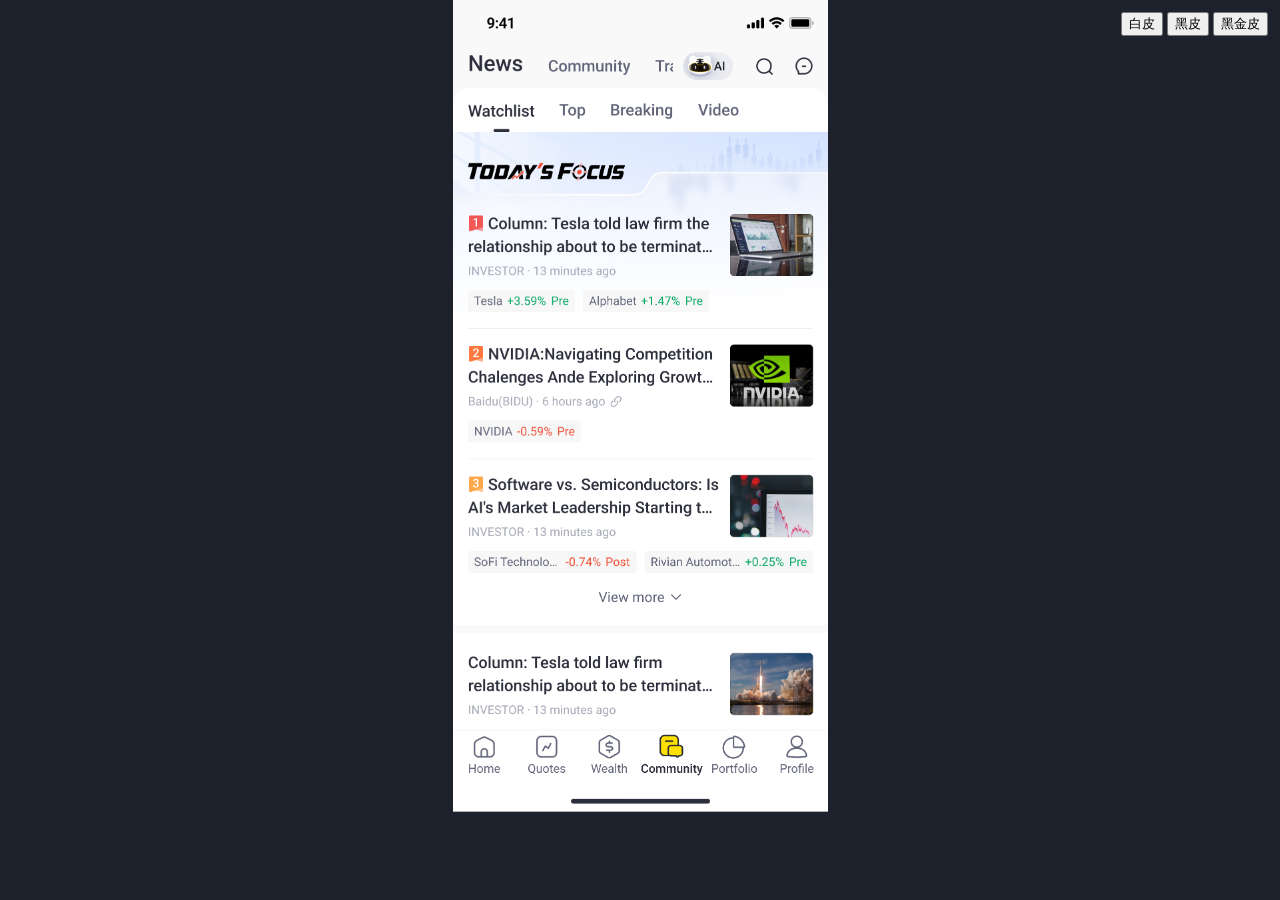
==== news-watchlist.html @ c9ce9c2e "Use descriptive page filename" ====
<!doctype html>
<html lang="en">
  <head>
    <meta charset="UTF-8" />
    <meta name="viewport" content="width=device-width, initial-scale=1.0" />
    <meta name="google" content="notranslate" />
    <title>资讯自选 · Figma 成稿预览</title>
    <style>
      * { box-sizing: border-box; }
      html, body { min-height: 100%; margin: 0; }
      body { display: grid; place-items: center; background: #1d212b; font-family: system-ui, sans-serif; }
      .skin-picker { position: fixed; z-index: 1; top: 12px; right: 12px; display: flex; gap: 4px; }
      .screen { width: 375px; height: 812px; display: flex; flex-direction: column; overflow: hidden; }
      .scroll-content { flex: 1; overflow-y: auto; overflow-x: hidden; }
      .art-clip { height: 2968px; overflow: hidden; }
      .art-clip img { display: none; width: 375px; height: auto; }
      .art-clip img.is-active { display: block; }
      .tb-nav-bar { flex: 0 0 83px; overflow: hidden; }
      .tb-nav-bar div { display: none; width: 375px; height: 83px; background-repeat: no-repeat; background-size: 375px 3051px; background-position: center bottom; }
      .tb-nav-bar div.is-active { display: block; }
      .tb-nav-bar [data-skin="light"] { background-image: url("assets/白皮资讯-自选.png"); }
      .tb-nav-bar [data-skin="dark"] { background-image: url("assets/黑皮资讯-自选.png"); }
      .tb-nav-bar [data-skin="blackgold"] { background-image: url("assets/黑金皮资讯-自选.png"); }
      @media (max-width: 375px) { .screen { width: 100vw; height: 100vh; } .art-clip img { width: 100vw; } }
    </style>
  </head>
  <body class="notranslate" translate="no">
    <div class="skin-picker" role="group" aria-label="皮肤切换">
      <button type="button" data-skin-choice="light">白皮</button>
      <button type="button" data-skin-choice="dark">黑皮</button>
      <button type="button" data-skin-choice="blackgold">黑金皮</button>
    </div>
    <main class="screen" aria-label="资讯自选 Figma 成稿，375 × 812 可滚动预览">
      <section class="scroll-content" aria-label="可滚动内容">
        <div class="art-clip">
          <img class="is-active" data-skin="light" src="assets/白皮资讯-自选.png" alt="资讯自选白皮 Figma 成稿" />
          <img data-skin="dark" src="assets/黑皮资讯-自选.png" alt="资讯自选黑皮 Figma 成稿" />
          <img data-skin="blackgold" src="assets/黑金皮资讯-自选.png" alt="资讯自选黑金皮 Figma 成稿" />
        </div>
      </section>
      <footer class="tb-nav-bar" aria-label="固定底部导航">
        <div class="is-active" data-skin="light"></div>
        <div data-skin="dark"></div>
        <div data-skin="blackgold"></div>
      </footer>
    </main>
    <script>
      const scrollContent = document.querySelector('.scroll-content');
      document.querySelectorAll('[data-skin-choice]').forEach((button) => {
        button.addEventListener('click', () => {
          document.querySelectorAll('[data-skin]').forEach((image) => image.classList.toggle('is-active', image.dataset.skin === button.dataset.skinChoice));
          scrollContent.scrollTop = 0;
        });
      });
    </script>
  </body>
</html>
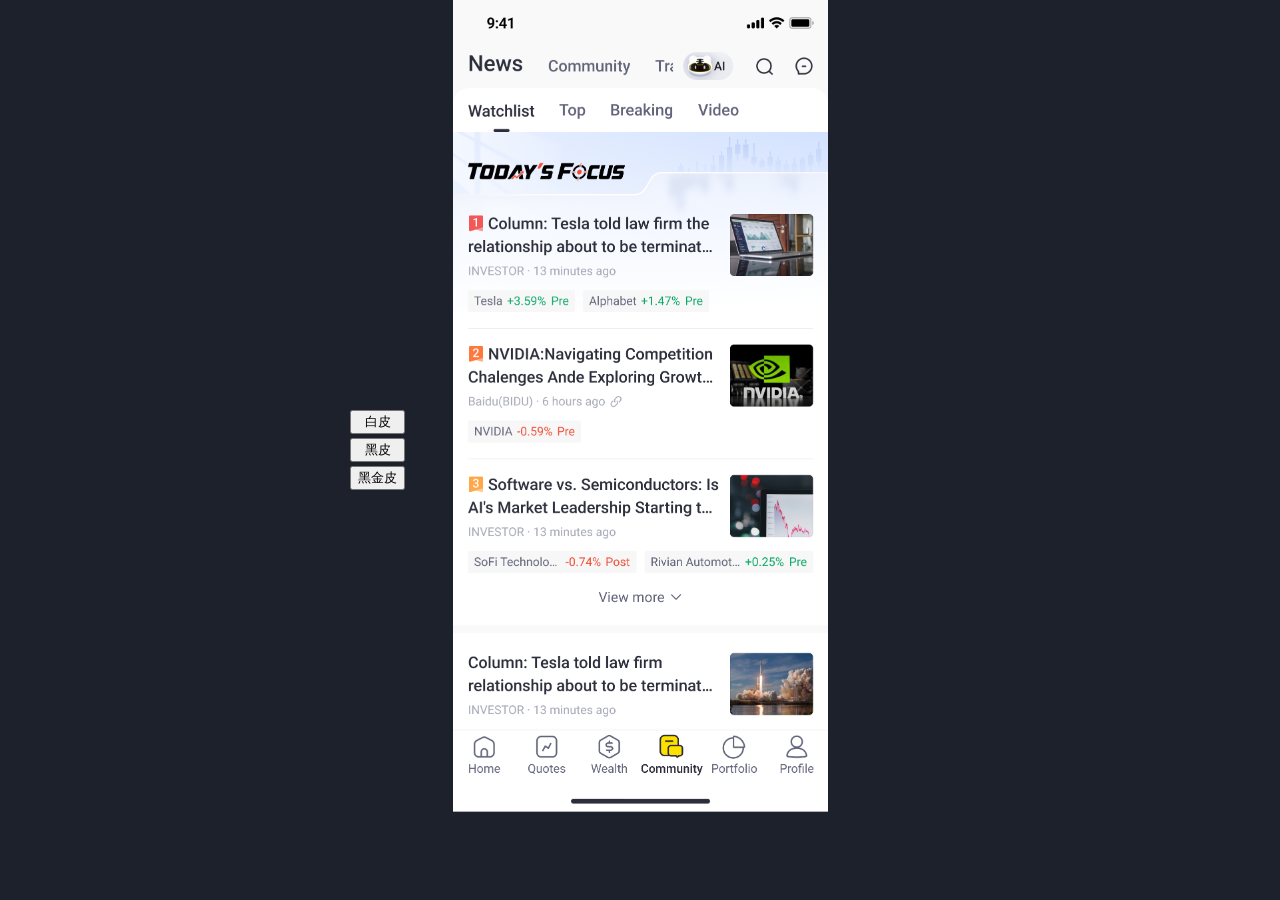
==== commit 52cc4bee: "Move theme picker to left side" ====
--- a/news-watchlist.html
+++ b/news-watchlist.html
@@ -9,7 +9,7 @@
       * { box-sizing: border-box; }
       html, body { min-height: 100%; margin: 0; }
       body { display: grid; place-items: center; background: #1d212b; font-family: system-ui, sans-serif; }
-      .skin-picker { position: fixed; z-index: 1; top: 12px; right: 12px; display: flex; gap: 4px; }
+      .skin-picker { position: fixed; z-index: 1; top: 50%; left: calc(50% - 290px); transform: translateY(-50%); display: flex; flex-direction: column; gap: 4px; }
       .screen { width: 375px; height: 812px; display: flex; flex-direction: column; overflow: hidden; }
       .scroll-content { flex: 1; overflow-y: auto; overflow-x: hidden; }
       .art-clip { height: 2968px; overflow: hidden; }
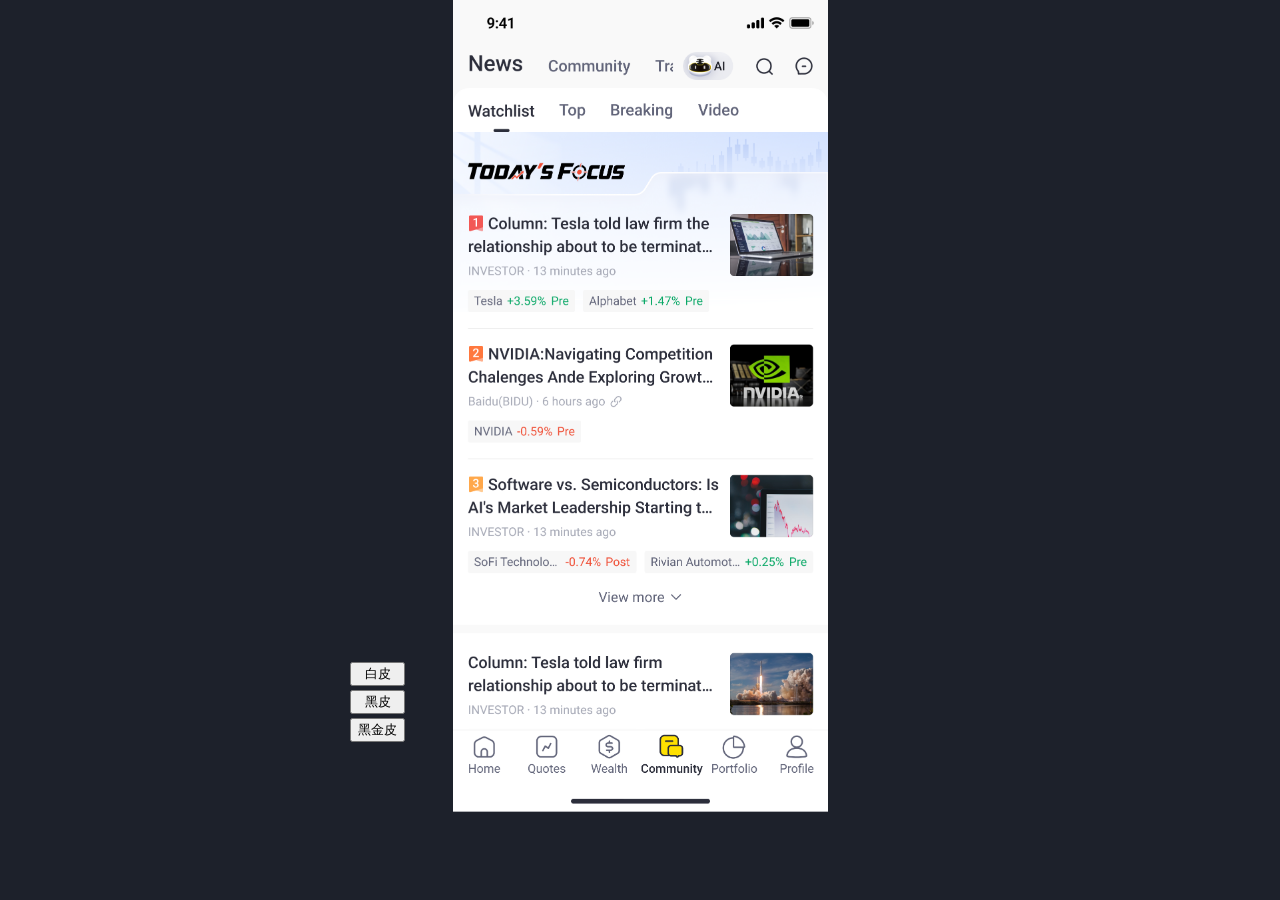
==== commit 1adaa0dc: "Lower theme picker position" ====
--- a/news-watchlist.html
+++ b/news-watchlist.html
@@ -9,7 +9,7 @@
       * { box-sizing: border-box; }
       html, body { min-height: 100%; margin: 0; }
       body { display: grid; place-items: center; background: #1d212b; font-family: system-ui, sans-serif; }
-      .skin-picker { position: fixed; z-index: 1; top: 50%; left: calc(50% - 290px); transform: translateY(-50%); display: flex; flex-direction: column; gap: 4px; }
+      .skin-picker { position: fixed; z-index: 1; top: 78%; left: calc(50% - 290px); transform: translateY(-50%); display: flex; flex-direction: column; gap: 4px; }
       .screen { width: 375px; height: 812px; display: flex; flex-direction: column; overflow: hidden; }
       .scroll-content { flex: 1; overflow-y: auto; overflow-x: hidden; }
       .art-clip { height: 2968px; overflow: hidden; }
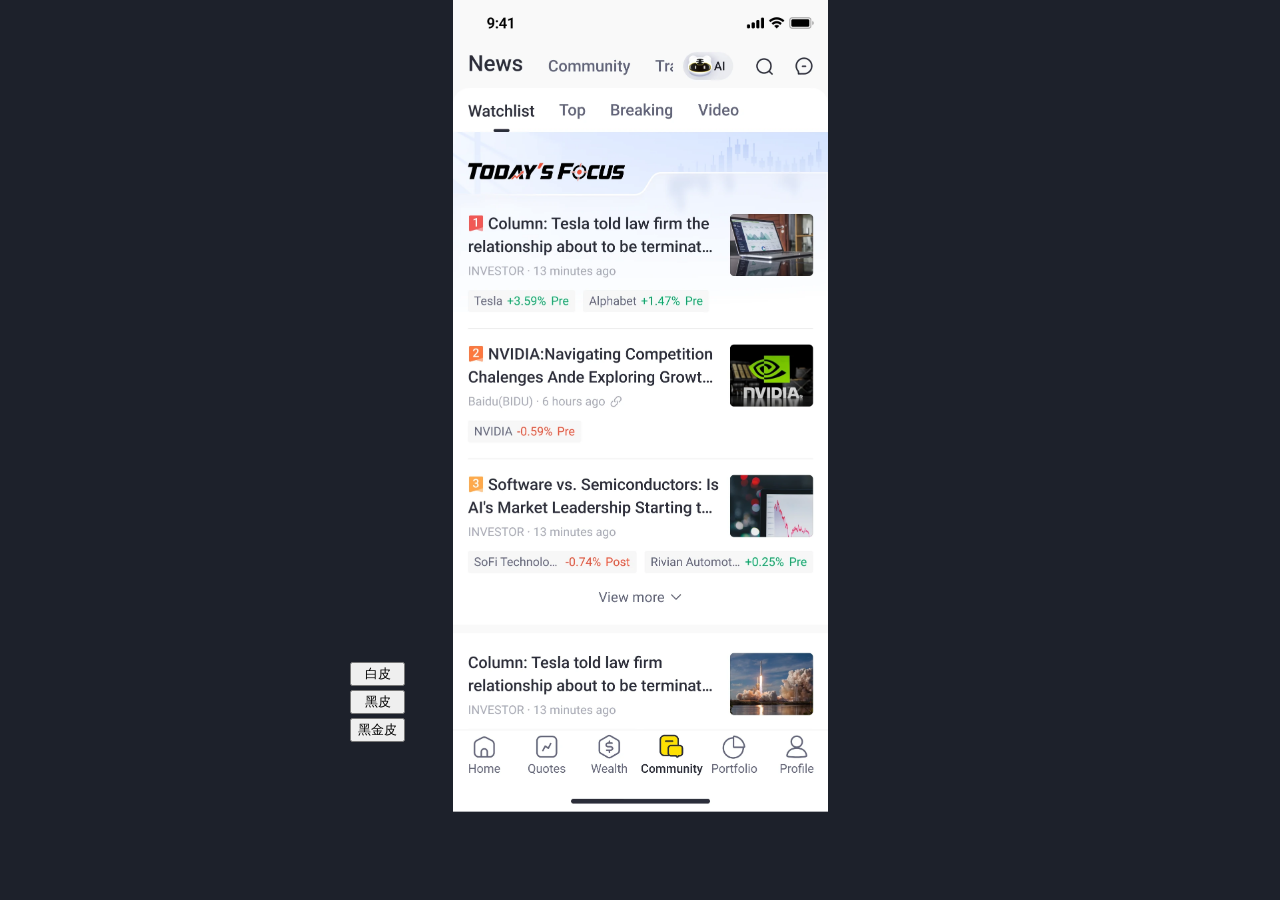
==== commit a0cce301: "Optimize public page images" ====
--- a/news-watchlist.html
+++ b/news-watchlist.html
@@ -18,9 +18,9 @@
       .tb-nav-bar { flex: 0 0 83px; overflow: hidden; }
       .tb-nav-bar div { display: none; width: 375px; height: 83px; background-repeat: no-repeat; background-size: 375px 3051px; background-position: center bottom; }
       .tb-nav-bar div.is-active { display: block; }
-      .tb-nav-bar [data-skin="light"] { background-image: url("assets/白皮资讯-自选.png"); }
-      .tb-nav-bar [data-skin="dark"] { background-image: url("assets/黑皮资讯-自选.png"); }
-      .tb-nav-bar [data-skin="blackgold"] { background-image: url("assets/黑金皮资讯-自选.png"); }
+      .tb-nav-bar [data-skin="light"] { background-image: url("assets/白皮资讯-自选.webp"); }
+      .tb-nav-bar [data-skin="dark"] { background-image: url("assets/黑皮资讯-自选.webp"); }
+      .tb-nav-bar [data-skin="blackgold"] { background-image: url("assets/黑金皮资讯-自选.webp"); }
       @media (max-width: 375px) { .screen { width: 100vw; height: 100vh; } .art-clip img { width: 100vw; } }
     </style>
   </head>
@@ -33,9 +33,9 @@
     <main class="screen" aria-label="资讯自选 Figma 成稿，375 × 812 可滚动预览">
       <section class="scroll-content" aria-label="可滚动内容">
         <div class="art-clip">
-          <img class="is-active" data-skin="light" src="assets/白皮资讯-自选.png" alt="资讯自选白皮 Figma 成稿" />
-          <img data-skin="dark" src="assets/黑皮资讯-自选.png" alt="资讯自选黑皮 Figma 成稿" />
-          <img data-skin="blackgold" src="assets/黑金皮资讯-自选.png" alt="资讯自选黑金皮 Figma 成稿" />
+          <img class="is-active" data-skin="light" src="assets/白皮资讯-自选.webp" alt="资讯自选白皮 Figma 成稿" />
+          <img data-skin="dark" src="assets/黑皮资讯-自选.webp" alt="资讯自选黑皮 Figma 成稿" />
+          <img data-skin="blackgold" src="assets/黑金皮资讯-自选.webp" alt="资讯自选黑金皮 Figma 成稿" />
         </div>
       </section>
       <footer class="tb-nav-bar" aria-label="固定底部导航">
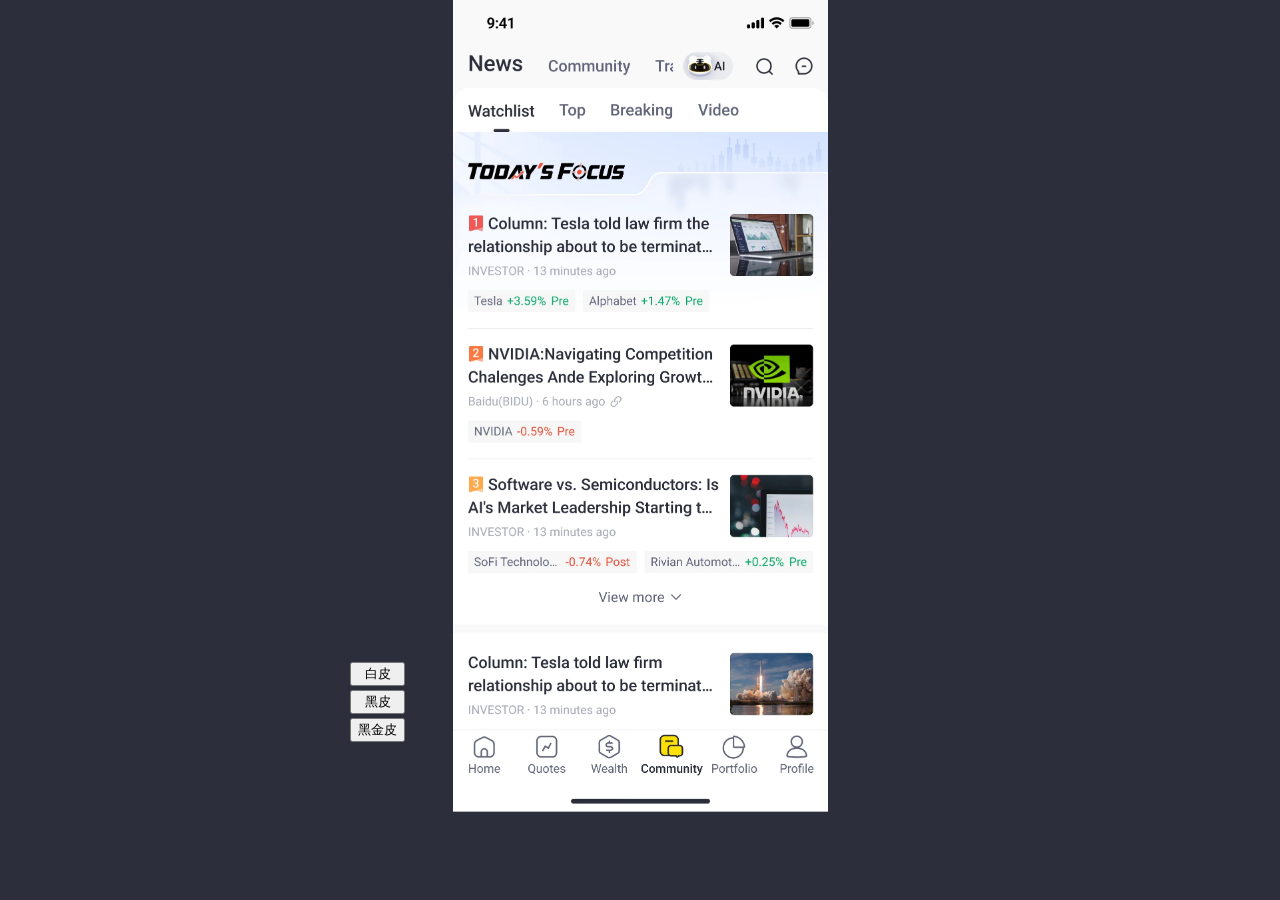
==== commit 68cca710: "Lighten preview container background" ====
--- a/news-watchlist.html
+++ b/news-watchlist.html
@@ -8,7 +8,7 @@
     <style>
       * { box-sizing: border-box; }
       html, body { min-height: 100%; margin: 0; }
-      body { display: grid; place-items: center; background: #1d212b; font-family: system-ui, sans-serif; }
+      body { display: grid; place-items: center; background: #2C2E3B; font-family: system-ui, sans-serif; }
       .skin-picker { position: fixed; z-index: 1; top: 78%; left: calc(50% - 290px); transform: translateY(-50%); display: flex; flex-direction: column; gap: 4px; }
       .screen { width: 375px; height: 812px; display: flex; flex-direction: column; overflow: hidden; }
       .scroll-content { flex: 1; overflow-y: auto; overflow-x: hidden; }
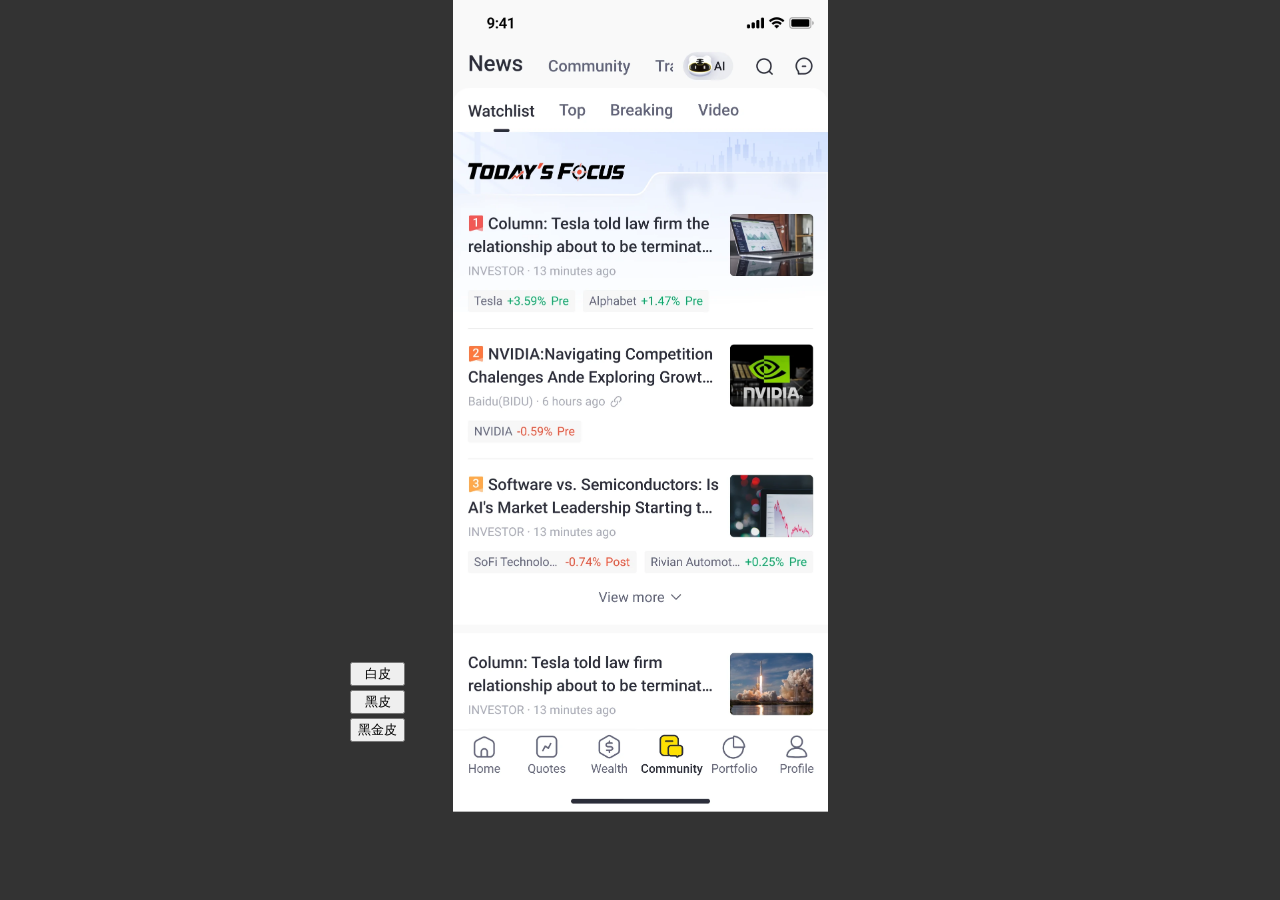
==== commit bd5fd345: "Use neutral gray preview background" ====
--- a/news-watchlist.html
+++ b/news-watchlist.html
@@ -8,7 +8,7 @@
     <style>
       * { box-sizing: border-box; }
       html, body { min-height: 100%; margin: 0; }
-      body { display: grid; place-items: center; background: #2C2E3B; font-family: system-ui, sans-serif; }
+      body { display: grid; place-items: center; background: #333333; font-family: system-ui, sans-serif; }
       .skin-picker { position: fixed; z-index: 1; top: 78%; left: calc(50% - 290px); transform: translateY(-50%); display: flex; flex-direction: column; gap: 4px; }
       .screen { width: 375px; height: 812px; display: flex; flex-direction: column; overflow: hidden; }
       .scroll-content { flex: 1; overflow-y: auto; overflow-x: hidden; }
